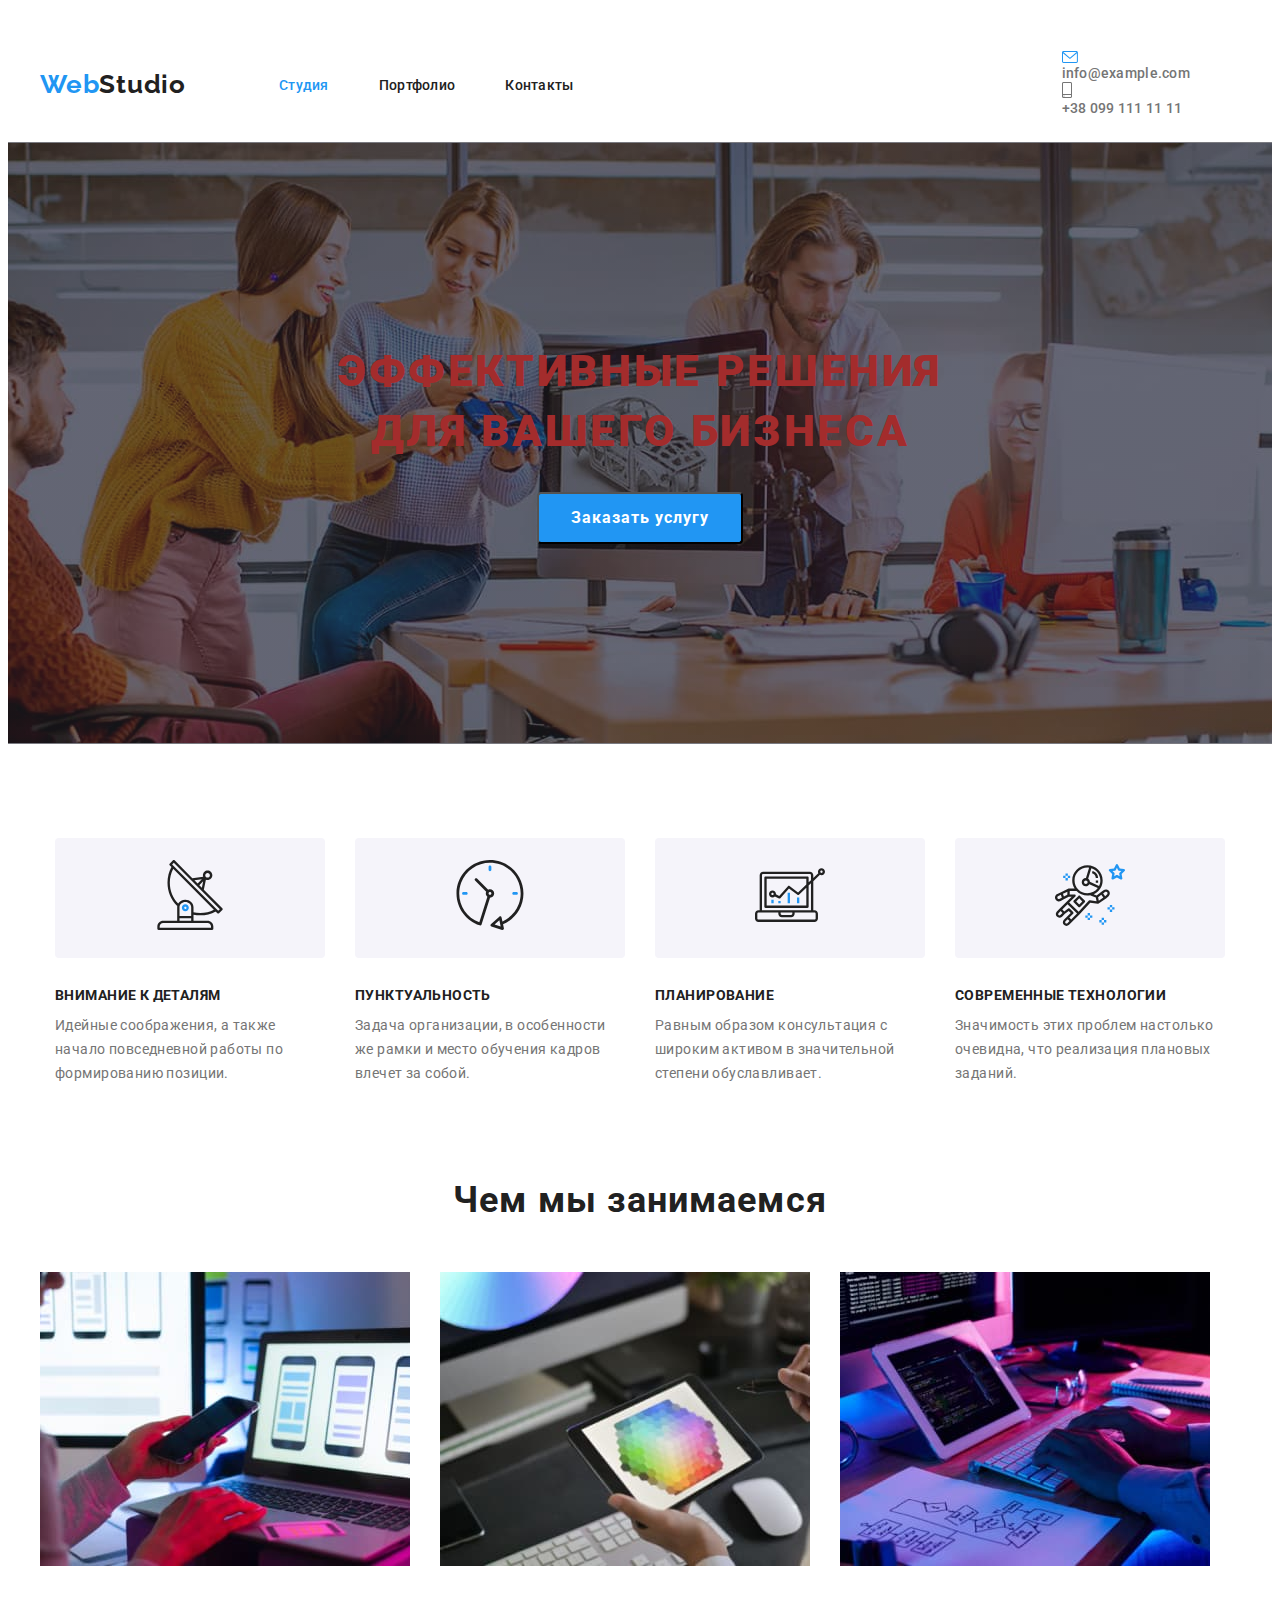
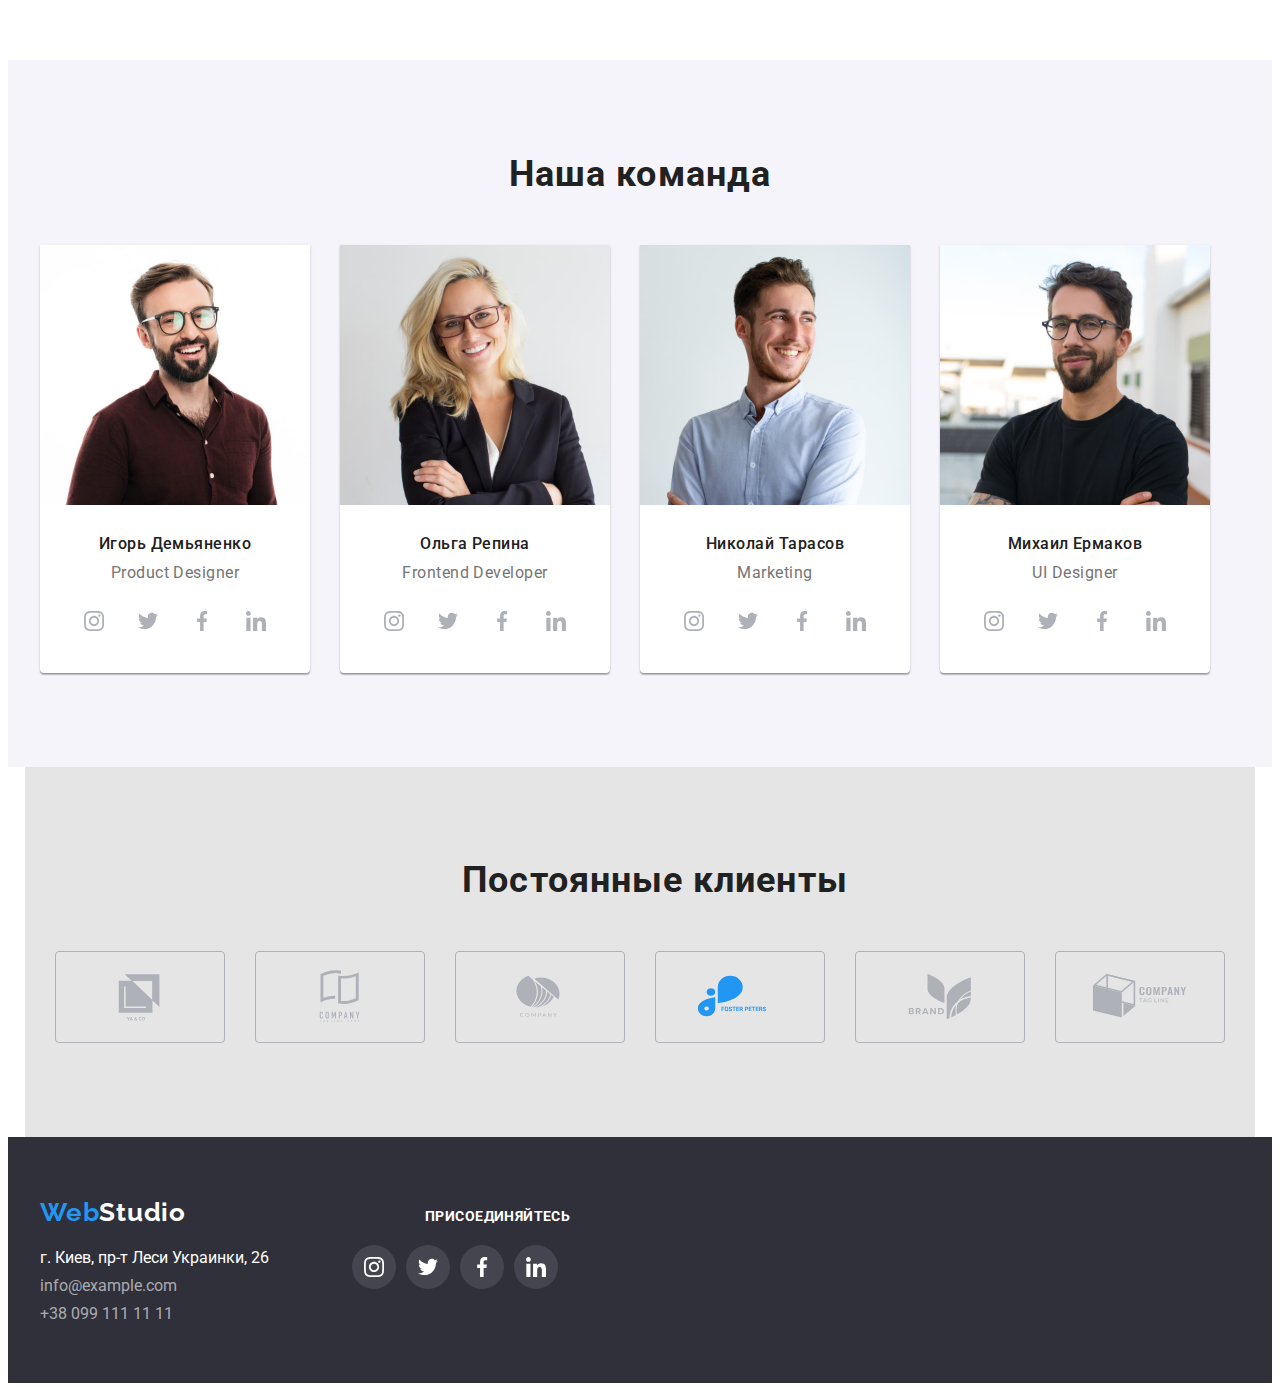
==== index.html @ 837a4684 "1 sample" ====
<!DOCTYPE html>
<html lang="ru">
<head>
    <meta charset="UTF-8">
    <meta http-equiv="X-UA-Compatible" content="IE=edge">
    <meta name="viewport" content="width=device-width, initial-scale=1.0">
    <title>Cтудия</title>
    <link rel="preconnect" href="https://fonts.googleapis.com">
    <link rel="preconnect" href="https://fonts.gstatic.com" crossorigin>
    <link href="https://fonts.googleapis.com/css2?family=Raleway:wght@700&family=Roboto:wght@400;500;700;900&display=swap"
        rel="stylesheet">
        <link rel="stylesheet" href="https://cdnjs.cloudflare.com/ajax/libs/modern-normalize/1.1.0/modern-normalize.min.css"
            integrity="sha512-wpPYUAdjBVSE4KJnH1VR1HeZfpl1ub8YT/NKx4PuQ5NmX2tKuGu6U/JRp5y+Y8XG2tV+wKQpNHVUX03MfMFn9Q=="
            crossorigin="anonymous" referrerpolicy="no-referrer" />
    <link rel="stylesheet" href="./css/styles.css" />
</head>
<body>
    <!--Шапка сайта--> 
    <header class="header">
        <div class="container header-container">
        <a class="header-logo link" href="/" target="_blank">
            <span id="logo-blue">Web</span><span id="logo-black">Studio</span>
        </a>
            <nav class="header-nav">
            <ul class="list header-list">
                <li class="header-item"><a class="link header-link current" href="">Студия</a></li>
                <li class="header-item"><a class="link header-link" href="./portfolio.html">Портфолио</a></li>
                <li class="header-item"><a class="link header-link" href="">Контакты</a></li>
            </ul>
        </nav>
        <div class="header-connect">
            <a class="link contact-contact" href="mailto:info@example.com"><svg class="header-social-icon" width="16" height="12">
                <use href="./images3/icons2.svg#icon-envelope-hover"></use>
            </svg>info@example.com</a></li>
            <a class="link contact-tel" href="tel:+380991111111"><svg class="header-social-icon" width="10" height="16">
                <use href="./images3/icons2.svg#icon-smartphone"></use>
            </svg>+38 099 111 11 11</a></li>
        </div>
    </div>
    </header>
    <main>
        <!--Герой-->
            <section class="main-button">
                <div class="container hero-container">
                <h1 class="pre-title-button">Эффективные решения <br /> для вашего бизнеса</h1>
                <button type="button" class="header-button">Заказать услугу</button>
                </div>
            </section> 
        <!--Преимущества-->
        <section class="features">
            <div class="container-features">
            <ul class="list features-list">
                <li class="features-item">
                    <div class="icon-features">
                        <a href="" class="features-social-link"><svg class="features-social-icon" width="70" height="70">
                                <use href="./images3/icons2.svg#icon-antenna"></use>
                            </svg></a>
                    </div>
                    <h3 сlass="features-title">Внимание к деталям</h3>
                    <p class="features-after-title">Идейные соображения, а также начало повседневной работы по формированию позиции.</p>
                </li>
                <li class="features-item">
                    <div class="icon-features">
                        <a href="" class="features-social-link"><svg class="features-social-icon" width="70" height="70">
                                <use href="./images3/icons2.svg#icon-clock"></use>
                            </svg></a>
                    </div>
                    <h3 сlass="features-title">Пунктуальность</h3>
                     <p class="features-after-title">Задача организации, в особенности же рамки и место обучения кадров влечет за собой.</p>
                </li>
                <li class="features-item">
                    <div class="icon-features">
                        <a href="" class="features-social-link"><svg class="features-social-icon" width="70" height="70">
                                <use href="./images3/icons2.svg#icon-diagram"></use>
                            </svg></a>
                    </div>
                    <h3 сlass="features-title">Планирование</h3>
                    <p class="features-after-title">Равным образом консультация с широким активом в значительной степени обуславливает.</p>
                </li>
                <li class="features-item">
                    <div class="icon-features">
                        <a href="" class="features-social-link"><svg class="features-social-icon" width="70" height="70">
                                <use href="./images3/icons2.svg#icon-astronaut"></use>
                            </svg></a>
                    </div>
                    <h3 сlass="features-title">Современные технологии</h3>
                    <p class="features-after-title">Значимость этих проблем настолько очевидна, что реализация плановых заданий.</p>
                </li>

            </ul>
            </div>
        </section>
        <!--Чем занимаеться WebStudio-->
        <section class="about">
            <div class="container">
            <h2 class="about-title">Чем мы занимаемся</h2>
            <ul class="list about-list">
                <li class="about-item">
                    <img src="./images1/img-2.jpg" alt="Компьютер" width="370">
                </li>
                <li class="about-item">
                    <img src="./images1/img-3.jpg" alt="Телефон" width="370">
                </li>
                <li class="about-item">
                    <img src="./images1/img.jpg" alt="Планшет" width="370">
                </li>
            </ul>
        </div>
        </section>
        <!--Команда WebStudio-->
        <section class="team">
            <div class="container">
            <h2 class="team-pre-title">Наша команда</h2>
            <ul class="list team-list">
                <li class="about-item-team">
                    <article class="our-team">
                    <div class="team-thumb">
                    <img src="./images1/img-5.jpg" alt="Фото Игоря Демьяненко" width="270">
                    </div>
                    <div class="team-content">
                    <h3 class="team-title">Игорь Демьяненко</h3>
                    <p lang="en" class="team-after-title">Product Designer</p>
                    <ul class="team-social-list list">
                        <li class="team-social-item">
                        <a href=""class="team-social-link"><svg class="team-social-icon" width="20" height="20">
                            <use href="./images3/icons.svg#icon-instagram"></use>
                        </svg></a>
                        </li>
                        <li class="team-social-item">
                            <a href="" class="team-social-link"><svg class="team-social-icon" width="20" height="20">
                                <use href="./images3/icons.svg#icon-twitter"></use>
                            </svg></a>
                        </li>
                        <li class="team-social-item">
                            <a href="" class="team-social-link"><svg class="team-social-icon" width="20" height="20">
                                <use href="./images3/icons.svg#icon-facebook"></use>
                            </svg></a>
                        </li>
                        <li class="team-social-item">
                            <a href="" class="team-social-link"><svg class="team-social-icon" width="20" height="20">
                                <use href="./images3/icons.svg#icon-linkedin"></use>
                            </svg></a>
                        </li>
                     </ul>
                    </div>
                </article>
                </li>
                <li class="about-item-team">
                    <article class="our-team">
                        <div class="team-thumb">
                    <img src="./images1/img-2-2.jpg" alt="Фото Ольги Репиной" width="270">
                    </div>
                    <div class="team-content">
                    <h3 class="team-title">Ольга Репина</h3>
                    <p lang="en" class="team-after-title">Frontend Developer</p>
                    <ul class="team-social-list list">
                        <li class="team-social-item">
                            <a href="" class="team-social-link"><svg class="team-social-icon" width="20" height="20">
                                <use href="./images3/icons.svg#icon-instagram"></use>
                            </svg></a>
                        </li>
                        <li class="team-social-item">
                            <a href="" class="team-social-link"><svg class="team-social-icon" width="20" height="20">
                                <use href="./images3/icons.svg#icon-twitter"></use>
                            </svg></a>
                        </li>
                        <li class="team-social-item">
                            <a href="" class="team-social-link"><svg class="team-social-icon" width="20" height="20">
                                <use href="./images3/icons.svg#icon-facebook"></use>
                            </svg></a>
                        </li>
                        <li class="team-social-item">
                            <a href="" class="team-social-link"><svg class="team-social-icon" width="20" height="20">
                                <use href="./images3/icons.svg#icon-linkedin"></use>
                            </svg></a>
                        </li>
                    </ul>
                    </div>
                    </article>
                </li>
                <li class="about-item-team">
                    <article class="our-team">
                        <div class="team-thumb">
                    <img src="./images1/img-3-2.jpg" alt="Фото Николая Тарасова" width="270">
                    </div>
                    <div class="team-content">
                    <h3 class="team-title">Николай Тарасов</h3>
                    <p lang="en" class="team-after-title">Marketing</p>
                    <ul class="team-social-list list">
                        <li class="team-social-item">
                            <a href="" class="team-social-link"><svg class="team-social-icon" width="20" height="20">
                                <use href="./images3/icons.svg#icon-instagram"></use>
                            </svg></a>
                        </li>
                        <li class="team-social-item">
                            <a href="" class="team-social-link"><svg class="team-social-icon" width="20" height="20">
                                <use href="./images3/icons.svg#icon-twitter"></use>
                            </svg></a>
                        </li>
                        <li class="team-social-item">
                            <a href="" class="team-social-link"><svg class="team-social-icon" width="20" height="20">
                                <use href="./images3/icons.svg#icon-facebook"></use>
                            </svg></a>
                        </li>
                        <li class="team-social-item">
                            <a href="" class="team-social-link"><svg class="team-social-icon" width="20" height="20">
                                <use href="./images3/icons.svg#icon-linkedin"></use>
                            </svg></a>
                        </li>
                    </ul>
                    </div>
                    </article>
                </li>
                <li class="about-item-team"> 
                    <article class="our-team"> 
                        <div class="team-thumb">
                    <img src="./images1/img-4-2.jpg" alt="Фото Михаила Ермакова" width="270">
                    </div>
                    <div class="team-content">
                    <h3 class="team-title">Михаил Ермаков</h3>
                    <p lang="en" class="team-after-title">UI Designer</p>
                    <ul class="team-social-list list">
                        <li class="team-social-item">
                            <a href="" class="team-social-link"><svg class="team-social-icon" width="20" height="20">
                                <use href="./images3/icons.svg#icon-instagram"></use>
                            </svg></a>
                        </li>
                        <li class="team-social-item">
                            <a href="" class="team-social-link"><svg class="team-social-icon" width="20" height="20">
                                <use href="./images3/icons.svg#icon-twitter"></use>
                            </svg></a>
                        </li>
                        <li class="team-social-item">
                            <a href="" class="team-social-link"><svg class="team-social-icon" width="20" height="20">
                                <use href="./images3/icons.svg#icon-facebook"></use>
                            </svg></a>
                        </li>
                        <li class="team-social-item">
                            <a href="" class="team-social-link"><svg class="team-social-icon" width="20" height="20">
                                <use href="./images3/icons.svg#icon-linkedin"></use>
                            </svg></a>
                        </li>
                    </ul>
                    </div>
                    </article>
                </li>
            </ul>
        </div>
        </section>
<section class="section-our-clients container">
    <div class="our-clients-main container">
        <h2 class="clients-title">Постоянные клиенты</h2>
         <ul class="clients-social-list list">
    <li class="clients-social-item">
        <a href="" class="clients-social-link"><svg class="clients-social-icon" width="106" height="60">
                <use href="./images3/icons2.svg#icon-Logo"></use>
            </svg></a>
    </li>
    <li class="clients-social-item">
        <a href="" class="clients-social-link"><svg class="clients-social-icon" width="106" height="60">
                <use href="./images3/icons2.svg#icon-Logo-2"></use>
            </svg></a>
    </li>
    <li class="clients-social-item">
        <a href="" class="clients-social-link"><svg class="clients-social-icon" width="106" height="60">
                <use href="./images3/icons2.svg#icon-Logo-3"></use>
            </svg></a>
    </li>
    <li class="clients-social-item">
        <a href="" class="clients-social-link"><svg class="clients-social-icon" width="106" height="60">
                <use href="./images3/icons2.svg#icon-Logo-4"></use>
            </svg></a>
    </li>
    <li class="clients-social-item">
        <a href="" class="clients-social-link"><svg class="clients-social-icon" width="106" height="60">
                <use href="./images3/icons2.svg#icon-Logo-5"></use>
            </svg></a>
    </li>
    <li class="clients-social-item">
        <a href="" class="clients-social-link"><svg class="clients-social-icon" width="106" height="60">
                <use href="./images3/icons2.svg#icon-Logo-6"></use>
            </svg></a>
    </li>
    </ul>
    </div>
    </section>
    </main>
    <!--Футер-->
    <footer class="footer">
        <div class="main-footer container">
        <div class="footer-left">
    <a class="footer-logo link" href="/" target="_blank">
        <span id="logo-blue">Web</span><span id="logo-white">Studio</span>
    </a>
        <address class="address">
            г. Киев, пр-т Леси Украинки, 26
        </address>
        <address class="address tel">
           <p class="kuku"><a class="link" href="mailto:info@example.com">info@example.com</a></p>
           <p><a class=" link tel" href="tel:+380991111111">+38 099 111 11 11</a></p>
        </address>
        </div>

        <div class="footer-right">
            <h3 class="footer-right-title">присоединяйтесь</h3>
            <ul class="footer-social-list list">
                <li class="footer-social-item">
                    <a href="" class="footer-social-link"><svg class="footer-social-icon" width="20" height="20">
                            <use href="./images3/icons.svg#icon-instagram"></use>
                        </svg></a>
                </li>
                <li class="footer-social-item">
                    <a href="" class="footer-social-link"><svg class="footer-social-icon" width="20" height="20">
                            <use href="./images3/icons.svg#icon-twitter"></use>
                        </svg></a>
                </li>
                <li class="footer-social-item">
                    <a href="" class="footer-social-link"><svg class="footer-social-icon" width="20" height="20">
                            <use href="./images3/icons.svg#icon-facebook"></use>
                        </svg></a>
                </li>
                <li class="footer-social-item">
                    <a href="" class="footer-social-link"><svg class="footer-social-icon" width="20" height="20">
                            <use href="./images3/icons.svg#icon-linkedin"></use>
                        </svg></a>
                </li>
            </ul>
        </div>
        </div>
    </footer>
</body>
</html>
---- css/styles.css ----
:root {
  --header-color: #ffffff;
  --first-title-color: #212121;
  --second-title-color: #757575;
  --accent-color: #2196f3;
  --first-btn-color: #ffffff;
  --second-btn-color: #2196f3;
}

body {
  font-family: Roboto, sans-serif;
  color: var(--first-title-color);
}

p,
h1,
h2,
h3,
h4,
h5,
h6 {
  margin: 0;
}
ul,
ol {
  margin: 0;
  padding-left: 0;
}
img {
  display: block;
  min-width: 100%;
  height: auto;
}

.container {
  width: 1200px;
  padding-left: 15px;
  padding-right: 15px;
  margin: 0 auto;
}

.list {
  list-style: none;
}
.link {
  text-decoration: none;
}
.header-button {
  cursor: pointer;
}
.btn-item {
  cursor: pointer;
}

.img {
  display: block;
}
/* -----HEADER------- */

.header-link.current {
  color: #2196f3;
}
.btn-item.current {
  color: var(--accent-color);
}

.header {
  background: var(--header-color);
  padding-top: 24px;
  margin-bottom: 25px;
}
.header-container {
  display: flex;
  align-items: center;
}
.header-list {
  display: flex;
}
.header-connect {
  margin-left: auto;
}
.header-logo {
  font-family: Raleway;
  font-style: normal;
  font-weight: bold;
  font-size: 26px;
  line-height: 1.19;
  letter-spacing: 0.03em;
  color: var(--first-title-color);
  margin-right: 93px;
}
#logo-black {
  color: var(--first-title-color);
}

#logo-blue {
  color: var(--accent-color);
}

.contact-contact:hover,
.contact-contact:focus,
.contact-tel:hover,
.contact-tel:focus {
  color: var(--accent-color);
}

.header-link:hover,
.header-link:focus {
  color: var(--accent-color);
}

.header-button {
  font-family: inherit;
  font-weight: bold;
  font-size: 16px;
  line-height: 1.8;
  letter-spacing: 0.06em;
  color: var(--first-btn-color);
  background-color: var(--second-btn-color);
  padding-right: 32px;
  padding-left: 32px;
  padding-top: 10px;
  padding-bottom: 10px;
  border-radius: 4px;
}

.header-button:hover,
.header-button:focus {
  color: rgba(0, 0, 0, 0.15);
}
.main-button {
  padding-top: 200px;
  padding-bottom: 200px;
  background: rgba(47, 48, 58, 0.4);
  background-image: linear-gradient(
      rgba(47, 48, 58, 0.4),
      rgba(47, 48, 58, 0.4)
    ),
    url(../images3/Img-2.jpg);
  background-position: center;
  background-repeat: no-repeat;
  max-width: 1600px;
}

.pre-title-button {
  font-weight: 900;
  font-size: 44px;
  line-height: 1.36;
  text-align: center;
  letter-spacing: 0.06em;
  text-transform: uppercase;
  color: #a32c2c;
  margin-bottom: 30px;
  width: 686px;
  margin-right: auto;
  margin-left: auto;
}

.header-link {
  font-weight: 500;
  font-size: 14px;
  line-height: 1.14px;
  letter-spacing: 0.02em;
  color: #212121;
}
.header-item:not(:last-child) {
  margin-right: 50px;
}
.header-social-icon {
  display: flex;
  margin-right: 10px;
  justify-content: center;
  align-items: center;
}
.contact-contact {
  margin-right: 50px;
}

.contact-contact,
.contact-tel {
  font-weight: 500;
  font-size: 14px;
  line-height: 1.14;
  letter-spacing: 0.02em;
  color: #757575;
}

/* -----HERO------- */
.hero-container {
  justify-content: center;
}

.features {
  padding-top: 94px;
}
.about {
  padding-top: 94px;
  padding-bottom: 94px;
}

.hero {
  background-color: #e5e5e5;
}
.icon-features {
  background: #f5f4fa;
  border-radius: 4px;
  width: 270px;
  height: 120px;
  display: flex;
  justify-content: center;
  align-items: center;
  margin-bottom: 30px;
}

.features-item {
  font-weight: 500;
  font-size: 16px;
  line-height: 1.6;
  text-align: center;
  letter-spacing: 0.03em;
  color: #212121;
  width: 270px;
}

.features-item:not(:last-child) {
  margin-right: 30px;
}

.features-list {
  display: flex;
  justify-content: center;
}
.features-item h3 {
  font-weight: bold;
  font-size: 14px;
  line-height: 1.14;
  letter-spacing: 0.03em;
  text-transform: uppercase;
  color: #212121;
  text-align: left;
}
.features-after-title {
  font-weight: normal;
  font-size: 14px;
  line-height: 1.7;
  letter-spacing: 0.03em;
  color: #757575;
  display: list-item;
  text-align: left;
  margin-top: 10px;
}

.main-button {
  padding-top: 200px;
  padding-bottom: 200px;
  text-align: center;
}

.header-button:hover,
.header-button:focus {
  color: rgba(0, 0, 0, 0.15);
}
.about-title {
  font-weight: bold;
  font-size: 36px;
  line-height: 1.16;
  text-align: center;
  letter-spacing: 0.03em;
  color: #212121;
  margin-bottom: 50px;
}
.about-list {
  display: flex;
  flex-wrap: wrap;
}
.about-item:not(:last-child) {
  margin-right: 30px;
}

.team {
  padding-top: 94px;
  padding-bottom: 94px;
  background-color: #f5f4fa;
}
.team-list {
  display: flex;
  flex-wrap: wrap;
  padding: 0;
  margin: 0;
}

.our-team {
  background: #ffffff;
  box-shadow: 0px 1px 3px rgba(0, 0, 0, 0.12), 0px 1px 1px rgba(0, 0, 0, 0.14),
    0px 2px 1px rgba(0, 0, 0, 0.2);
  border-radius: 0px 0px 4px 4px;
  overflow: hidden;
}

.about-item-team:not(:last-child) {
  margin-right: 30px;
}

.team-pre-title {
  font-weight: bold;
  font-size: 36px;
  line-height: 1.16;
  text-align: center;
  letter-spacing: 0.03em;
  color: #212121;
  margin-bottom: 50px;
}
.team-content {
  padding-bottom: 30px;
  padding-top: 30px;
  box-shadow: 0px 1px 3px rgba(0, 0, 0, 0.12), 0px 1px 1px rgba(0, 0, 0, 0.14),
    0px 2px 1px rgba(0, 0, 0, 0.2);
}
.team-social-link {
  width: 44px;
  height: 44px;
  background-color: #ffffff;
  display: flex;
  justify-content: center;
  align-items: center;
  border-radius: 50%;
}

.team-social-link:hover,
.team-social-link:focus {
  background-color: #2196f3;
}

.team-social-link:hover .team-social-icon,
.team-social-link:focus .team-social-icon {
  fill: #ffffff;
}
.team-social-icon {
  fill: #afb1b8;
}

.team-social-list {
  display: flex;
  justify-content: center;
}
.team-social-item + .team-social-item {
  margin-left: 10px;
}

.team-title {
  font-weight: 500;
  font-size: 16px;
  line-height: 1.18;
  text-align: center;
  letter-spacing: 0.03em;
  color: #212121;
  padding-bottom: 10px;
}

.team-after-title {
  font-weight: normal;
  font-size: 16px;
  line-height: 1.18;
  text-align: center;
  letter-spacing: 0.03em;
  color: #757575;
  margin-bottom: 16px;
}
.about-buttons {
  margin-top: 94px;
}
.btn-item {
  font-weight: 500;
  font-size: 16px;
  line-height: 1.6;
  text-align: center;
  letter-spacing: 0.03em;
  color: #212121;
  background: #f5f4fa;
  border-radius: 4px;
  margin-bottom: 50px;
  padding-bottom: 6px;
  padding-top: 6px;
  padding-left: 22px;
  padding-right: 22px;
  margin-left: 8px;
}

.btn-list {
  display: flex;
  justify-content: center;
}
.btn-item:hover,
.btn-item:focus {
  color: #2196f3;
}
.btn-item:hover,
.btn-item:focus {
  box-shadow: 0px 3px 1px rgba(0, 0, 0, 0.1), 0px 1px 2px rgba(0, 0, 0, 0.08),
    0px 2px 2px rgba(0, 0, 0, 0.12);
  border-radius: 4px;
}
.about-cards {
  padding: 0;
  margin: 0;
  list-style: 0;
  display: flex;
  flex-wrap: wrap;
  margin-left: -30px;
  margin-bottom: 30px;
}
.card-list {
  width: calc(100% / 3 - 30px);
  margin-left: 30px;
  margin-bottom: 30px;
}
.card {
  background: #ffffff;
  border-radius: 1px solid #eeeeee;
  overflow: hidden;
  box-sizing: border-box;
  box-shadow: 0px 1px 1px rgba(0, 0, 0, 0.12), 0px 4px 4px rgba(0, 0, 0, 0.06),
    1px 4px 6px rgba(0, 0, 0, 0.16);
}

.card:hover {
  box-shadow: 0px 1px 1px rgba(0, 0, 0, 0.12), 0px 4px 4px rgba(0, 0, 0, 0.06),
    1px 4px 6px rgba(0, 0, 0, 0.16);
}

.container.cards {
  padding-bottom: 94px;
}

.card-content {
  padding-left: 20px;
  padding-right: 20px;
  padding-bottom: 20px;
  padding-top: 20px;
}

.cards-title {
  font-weight: bold;
  font-size: 18px;
  line-height: 2;
  letter-spacing: 0.06em;
  color: #212121;
}

.cards-after-title {
  font-weight: normal;
  font-size: 16px;
  line-height: 1.8;
  letter-spacing: 0.03em;
  color: #757575;
  margin-top: 4px;
}
.clients-title {
  font-family: Roboto;
  font-style: normal;
  font-weight: bold;
  font-size: 36px;
  line-height: 1.1;
  text-align: center;
  letter-spacing: 0.03em;
  color: #212121;
  margin-bottom: 50px;
}
.section-our-clients {
  padding-top: 94px;
  padding-bottom: 94px;
  background: #e5e5e5;
}
.clients-social-list {
  display: flex;
  justify-content: center;
  margin: 0;
  padding: 0;
}

.clients-social-item {
  margin-right: 30px;
}
.clients-social-link {
  width: 170px;
  height: 92px;
  display: flex;
  justify-content: center;
  align-items: center;
  border: 1px solid #afb1b8;
  box-sizing: border-box;
  border-radius: 4px;
}
/* -----FOOTER------- */

.footer {
  background-color: #2f303a;
  padding-top: 60px;
  padding-bottom: 60px;
}
.address {
  color: var(--header-color);
}
.footer-logo {
  font-family: Raleway;
  font-style: normal;
  font-weight: bold;
  font-size: 26px;
  line-height: 1.19;
  letter-spacing: 0.03em;
  color: #2196f3;
}
.footer .link:hover,
.footer .link:focus,
.footer .tel:hover,
.footer .tel:focus {
  color: var(--accent-color);
}

.footer .link,
.footer .tel {
  color: rgba(255, 255, 255, 0.6);
}
#logo-white {
  color: #ffffff;
}
.footer .address {
  font-style: normal;
}
.address.address.tel {
  margin-top: 9px;
}
.footer.footer-logo {
  padding-bottom: 9px;
  margin-top: 60px;
}
.address.address {
  margin-top: 20px;
}
.kuku {
  margin-bottom: 9px;
}

.footer-right-title {
  font-style: normal;
  font-weight: bold;
  font-size: 14px;
  line-height: 1.14;
  letter-spacing: 0.03em;
  text-transform: uppercase;
  color: #ffffff;
  text-align: center;
  text-align: left;
  margin-bottom: 20px;
}

.footer-social-link:hover,
.footer-social-link:focus {
  background-color: #2196f3;
}

.footer-social-link:hover .footer-social-icon,
.footer-social-link:focus .footer-social-icon {
  fill: #ffffff;
}
.footer-social-icon {
  fill: #ffffff;
}
.footer-social-link {
  width: 44px;
  height: 44px;
  background-color: rgba(255, 255, 255, 0.1);
  display: flex;
  justify-content: center;
  align-items: center;
  border-radius: 50%;
}

.footer-social-list {
  display: flex;
  justify-content: center;
}
.footer-social-item + .footer-social-item {
  margin-left: 10px;
}
.main-footer {
  display: flex;
  align-items: baseline;
}
.footer-right-title {
  padding-left: 156px;
}
.footer-social-list {
  padding-left: 70px;
}
.footer-right {
  text-align: left;
}
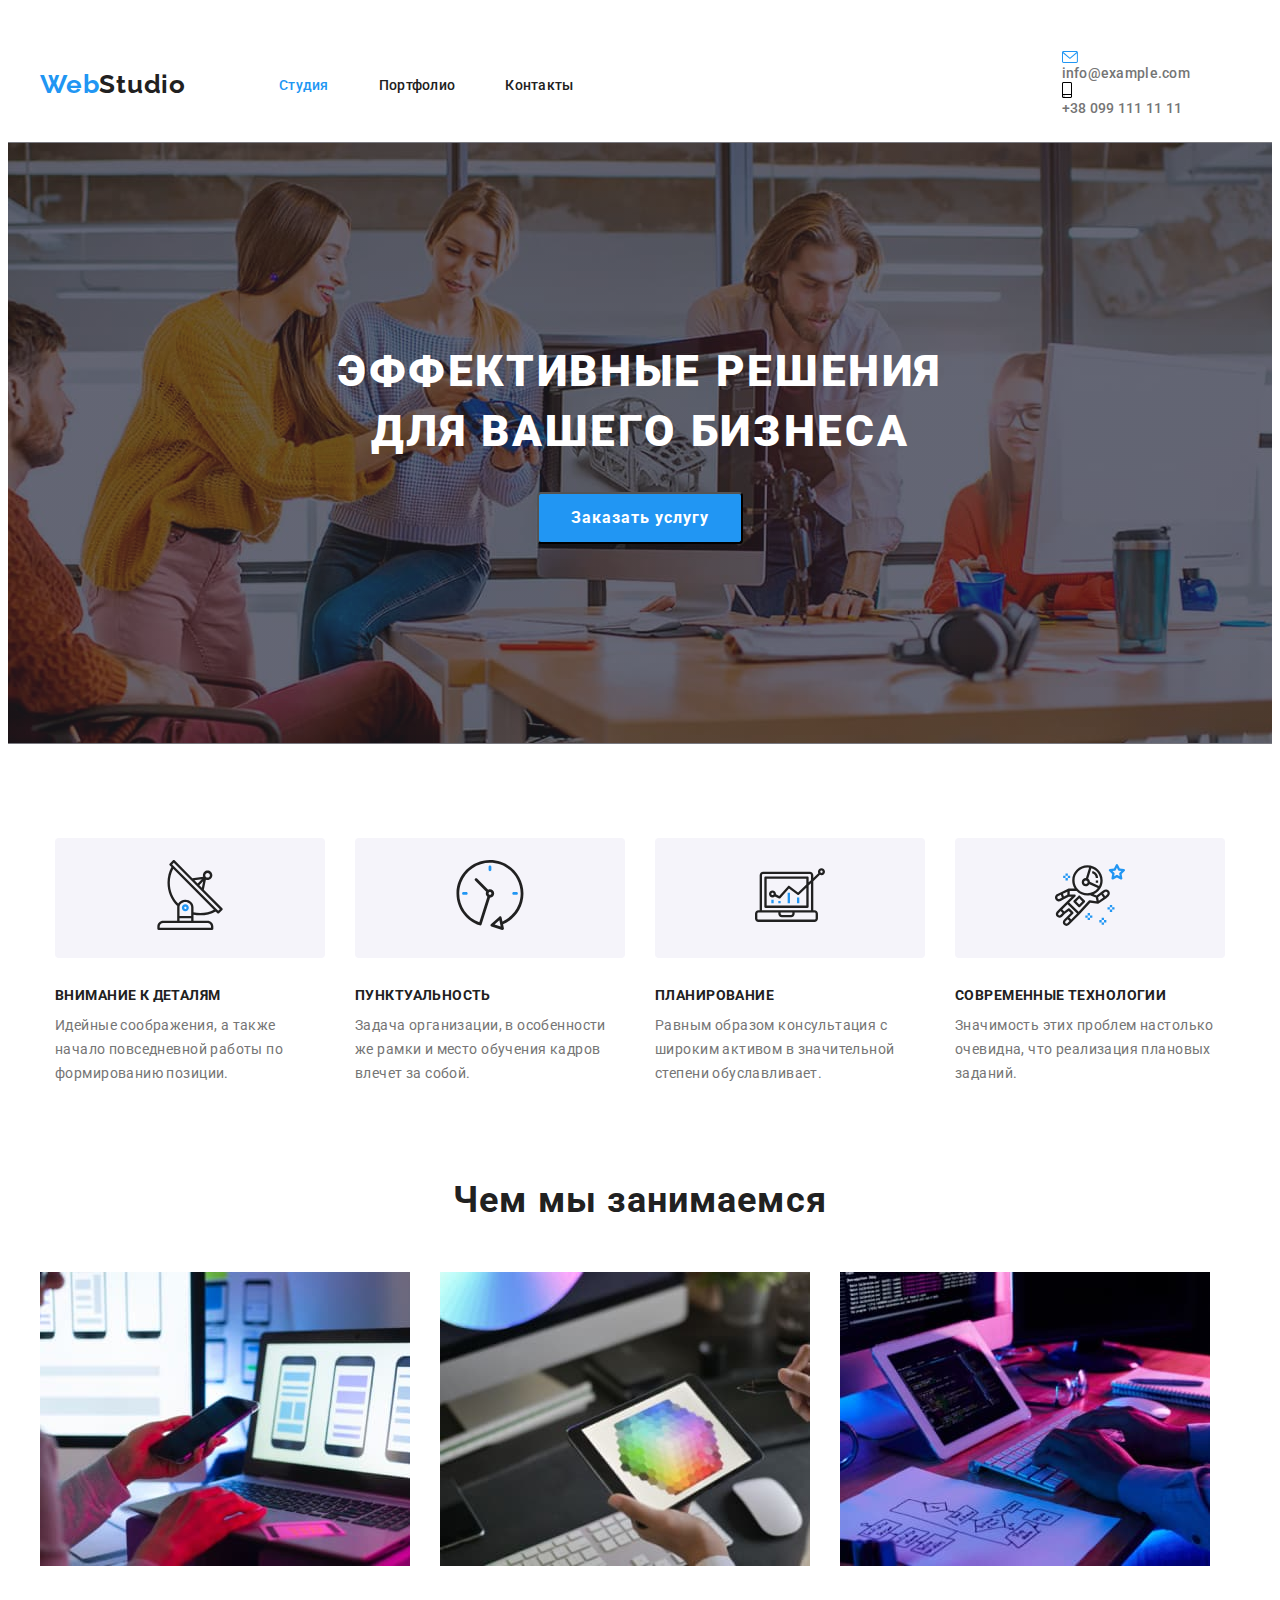
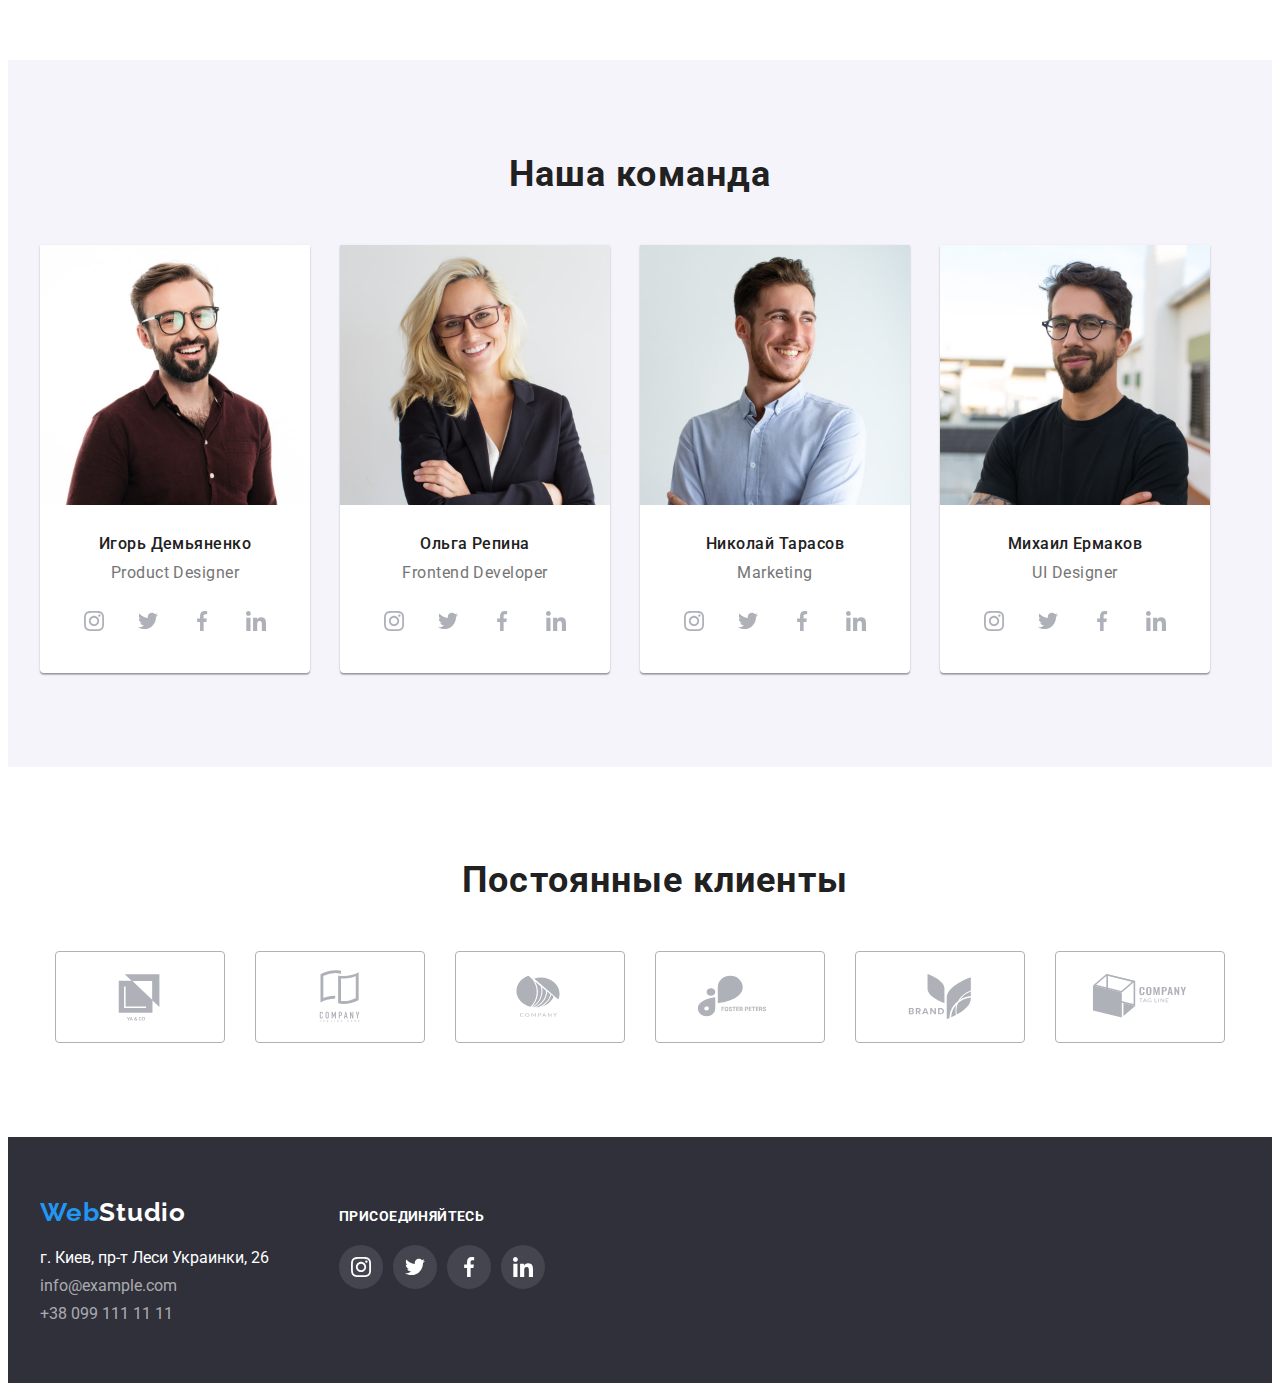
==== commit c17663c8: "serj" ====
--- a/index.html
+++ b/index.html
@@ -31,10 +31,10 @@
         <div class="header-connect">
             <a class="link contact-contact" href="mailto:info@example.com"><svg class="header-social-icon" width="16" height="12">
                 <use href="./images3/icons2.svg#icon-envelope-hover"></use>
-            </svg>info@example.com</a></li>
+            </svg>info@example.com</a>
             <a class="link contact-tel" href="tel:+380991111111"><svg class="header-social-icon" width="10" height="16">
                 <use href="./images3/icons2.svg#icon-smartphone"></use>
-            </svg>+38 099 111 11 11</a></li>
+            </svg>+38 099 111 11 11</a>
         </div>
     </div>
     </header>
--- a/css/styles.css
+++ b/css/styles.css
@@ -101,6 +101,10 @@
 .contact-contact:focus,
 .contact-tel:hover,
 .contact-tel:focus {
+  color: var(--accent-color);
+}
+.header-social-icon:hover,
+.header-social-icon:focus {
   color: var(--accent-color);
 }
 
@@ -149,7 +153,7 @@
   text-align: center;
   letter-spacing: 0.06em;
   text-transform: uppercase;
-  color: #a32c2c;
+  color: #ffffff;
   margin-bottom: 30px;
   width: 686px;
   margin-right: auto;
@@ -386,20 +390,20 @@
   margin-left: 8px;
 }
 
-.btn-list {
-  display: flex;
-  justify-content: center;
-}
 .btn-item:hover,
 .btn-item:focus {
-  color: #2196f3;
-}
-.btn-item:hover,
-.btn-item:focus {
+  background-color: var(--accent-color);
+  color: #ffffff;
   box-shadow: 0px 3px 1px rgba(0, 0, 0, 0.1), 0px 1px 2px rgba(0, 0, 0, 0.08),
     0px 2px 2px rgba(0, 0, 0, 0.12);
   border-radius: 4px;
 }
+
+.btn-list {
+  display: flex;
+  justify-content: center;
+}
+
 .about-cards {
   padding: 0;
   margin: 0;
@@ -419,8 +423,6 @@
   border-radius: 1px solid #eeeeee;
   overflow: hidden;
   box-sizing: border-box;
-  box-shadow: 0px 1px 1px rgba(0, 0, 0, 0.12), 0px 4px 4px rgba(0, 0, 0, 0.06),
-    1px 4px 6px rgba(0, 0, 0, 0.16);
 }
 
 .card:hover {
@@ -469,7 +471,6 @@
 .section-our-clients {
   padding-top: 94px;
   padding-bottom: 94px;
-  background: #e5e5e5;
 }
 .clients-social-list {
   display: flex;
@@ -491,8 +492,20 @@
   box-sizing: border-box;
   border-radius: 4px;
 }
+
+.clients-social-link:hover,
+.clients-social-link:focus {
+  fill: var(--accent-color);
+  border: 1px solid #2196f3;
+}
+.clients-social-icon {
+  fill: #afb1b8;
+}
+.clients-social-icon:hover,
+.clients-social-icon:focus {
+  fill: #2196f3;
+}
 /* -----FOOTER------- */
-
 .footer {
   background-color: #2f303a;
   padding-top: 60px;
@@ -587,12 +600,8 @@
   display: flex;
   align-items: baseline;
 }
-.footer-right-title {
-  padding-left: 156px;
-}
-.footer-social-list {
-  padding-left: 70px;
-}
+
 .footer-right {
   text-align: left;
-}
+  margin-left: 70px;
+}
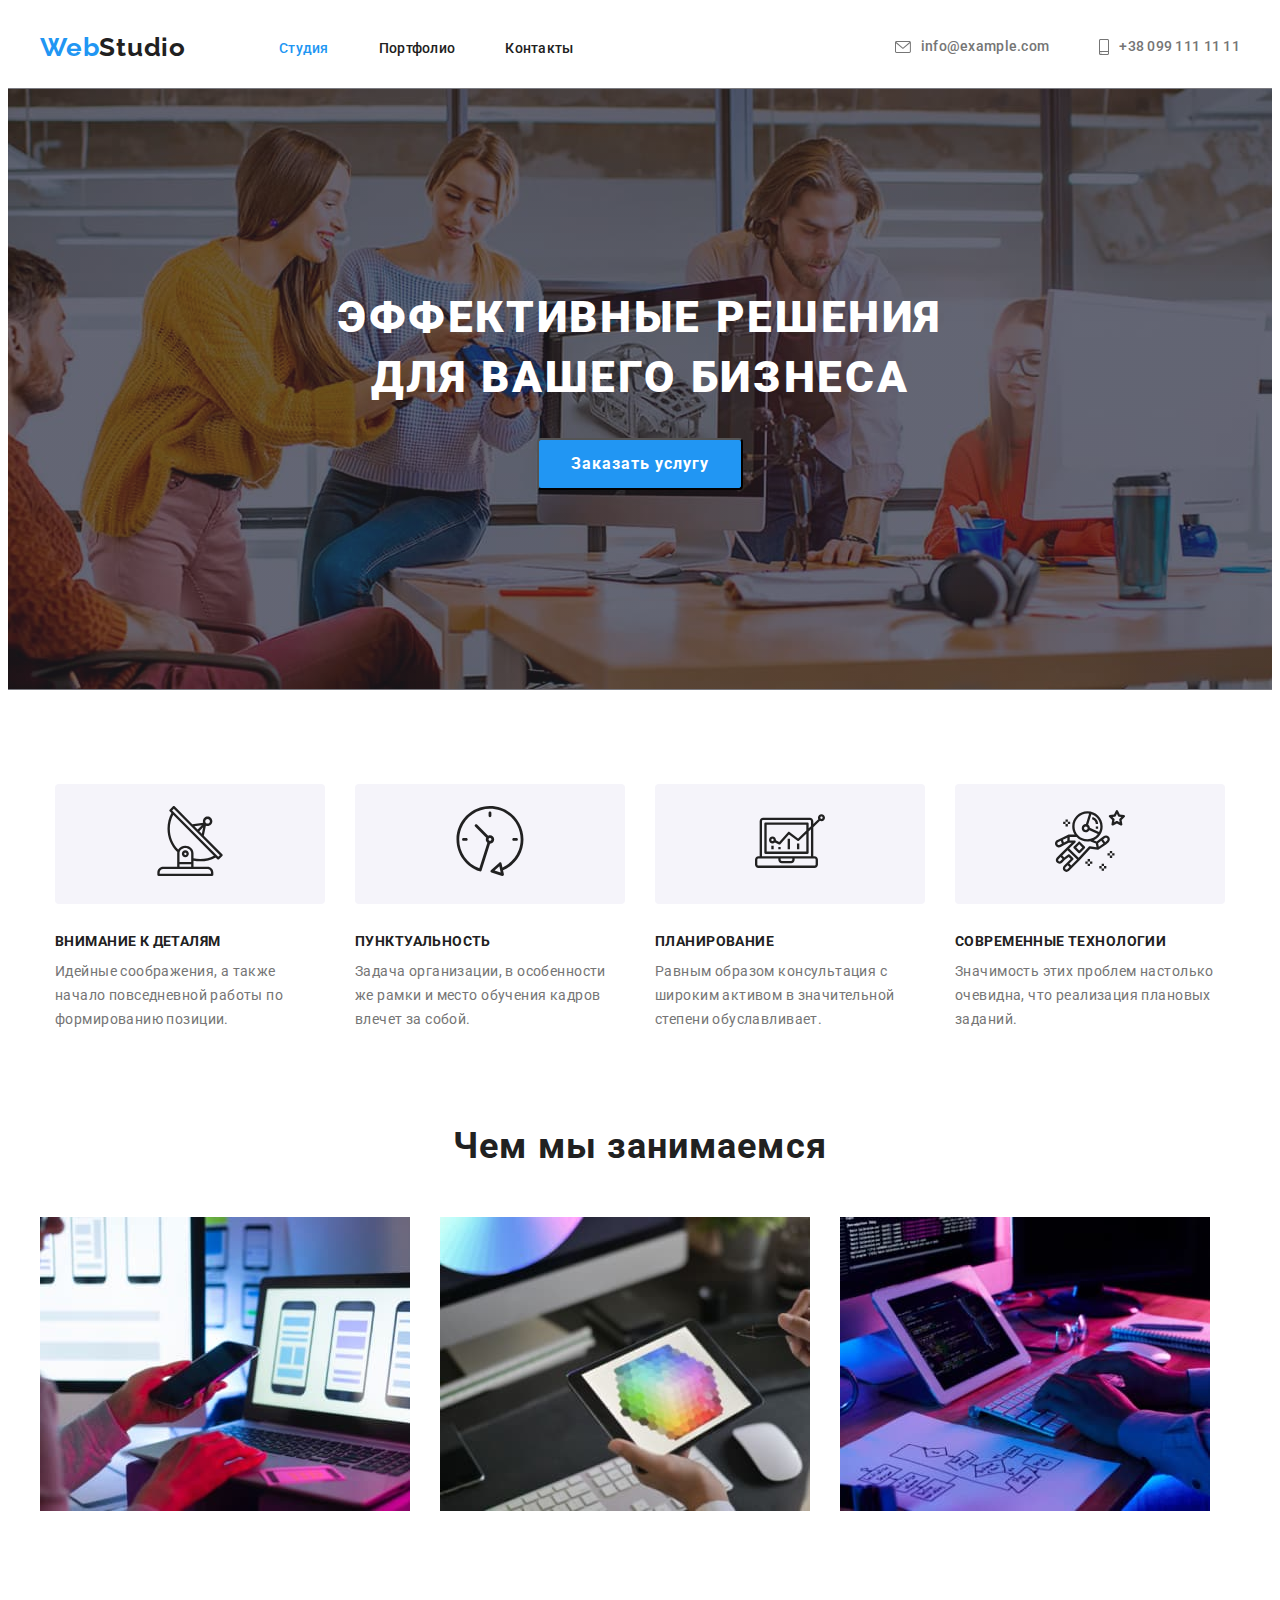
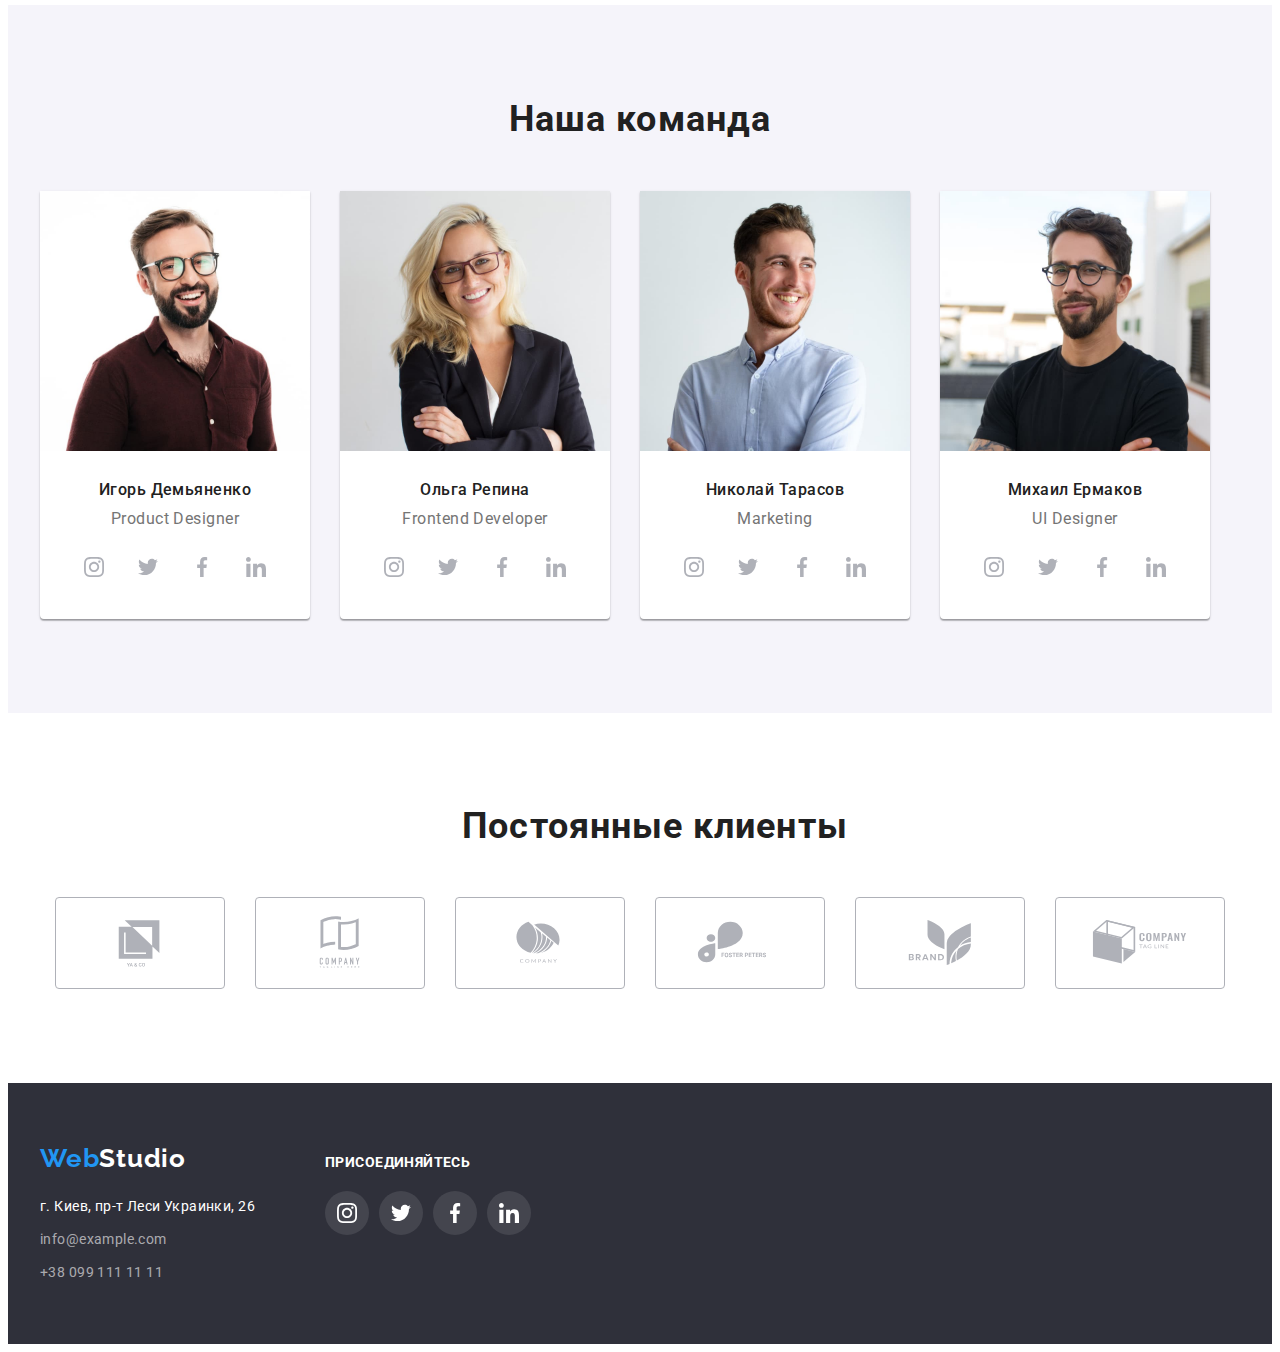
==== commit e0ae3b0e: "changes" ====
--- a/index.html
+++ b/index.html
@@ -15,7 +15,7 @@
     <link rel="stylesheet" href="./css/styles.css" />
 </head>
 <body>
-    <!--Шапка сайта--> 
+    <!--Шапка сайта-->
     <header class="header">
         <div class="container header-container">
         <a class="header-logo link" href="/" target="_blank">
--- a/css/styles.css
+++ b/css/styles.css
@@ -69,6 +69,15 @@
   padding-top: 24px;
   margin-bottom: 25px;
 }
+.hr {
+  margin: 0;
+  min-height: 100vh;
+  display: flex;
+  justify-content: center;
+  align-items: center;
+  border: 1px solid #ececec;
+  margin-top: 25px;
+}
 .header-container {
   display: flex;
   align-items: center;
@@ -78,6 +87,7 @@
 }
 .header-connect {
   margin-left: auto;
+  display: flex;
 }
 .header-logo {
   font-family: Raleway;
@@ -171,10 +181,8 @@
   margin-right: 50px;
 }
 .header-social-icon {
-  display: flex;
   margin-right: 10px;
-  justify-content: center;
-  align-items: center;
+  fill: currentColor;
 }
 .contact-contact {
   margin-right: 50px;
@@ -187,6 +195,8 @@
   line-height: 1.14;
   letter-spacing: 0.02em;
   color: #757575;
+  display: flex;
+  align-items: center;
 }
 
 /* -----HERO------- */
@@ -214,6 +224,10 @@
   justify-content: center;
   align-items: center;
   margin-bottom: 30px;
+}
+
+.features-social-icon {
+  fill: #212121;
 }
 
 .features-item {
@@ -388,6 +402,7 @@
   padding-left: 22px;
   padding-right: 22px;
   margin-left: 8px;
+  border: none;
 }
 
 .btn-item:hover,
@@ -439,6 +454,7 @@
   padding-right: 20px;
   padding-bottom: 20px;
   padding-top: 20px;
+  border: 1px solid #eeeeee;
 }
 
 .cards-title {
@@ -498,13 +514,10 @@
   fill: var(--accent-color);
   border: 1px solid #2196f3;
 }
-.clients-social-icon {
+.clients-social-link {
   fill: #afb1b8;
 }
-.clients-social-icon:hover,
-.clients-social-icon:focus {
-  fill: #2196f3;
-}
+
 /* -----FOOTER------- */
 .footer {
   background-color: #2f303a;
@@ -605,3 +618,19 @@
   text-align: left;
   margin-left: 70px;
 }
+.address.address {
+  font-family: Roboto;
+  font-style: normal;
+  font-weight: normal;
+  font-size: 14px;
+  line-height: 24px;
+  letter-spacing: 0.03em;
+}
+.link.tel {
+  font-family: Roboto;
+  font-style: normal;
+  font-weight: normal;
+  font-size: 14px;
+  line-height: 24px;
+  letter-spacing: 0.03em;
+}
